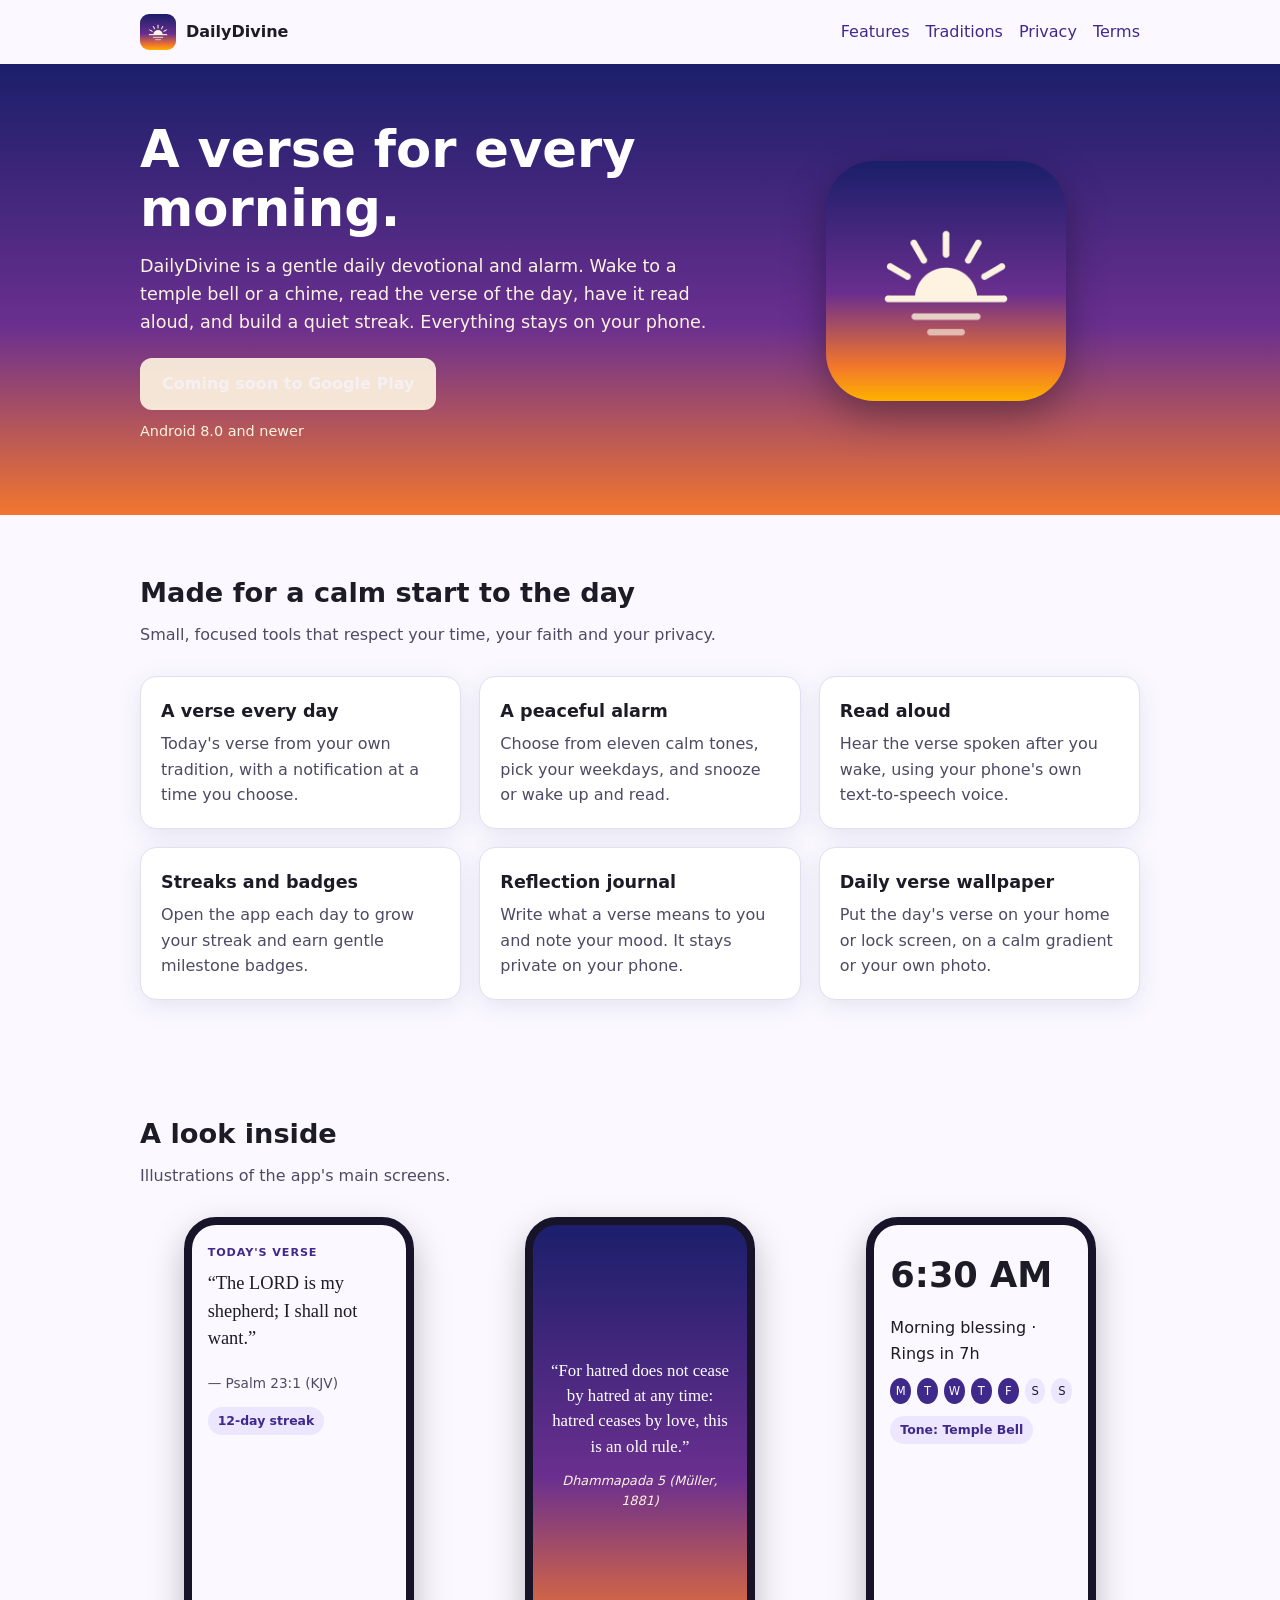
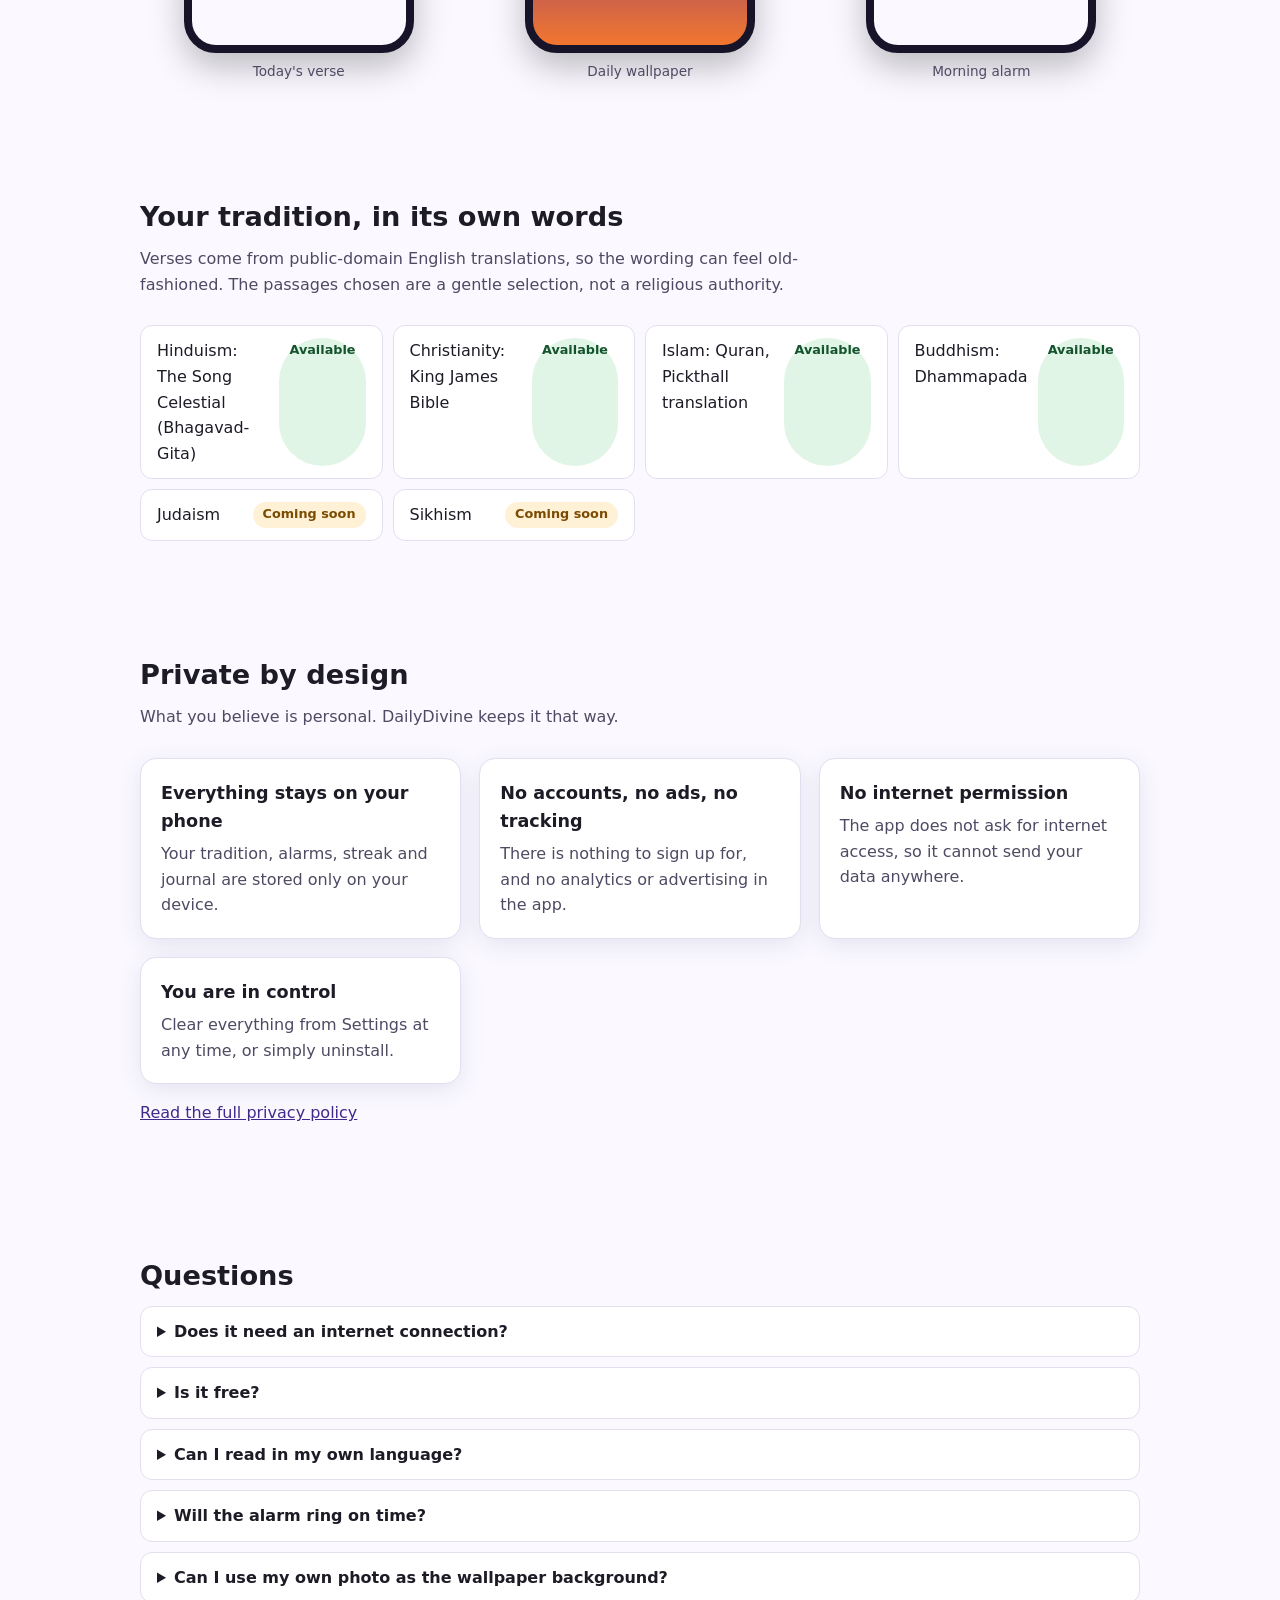
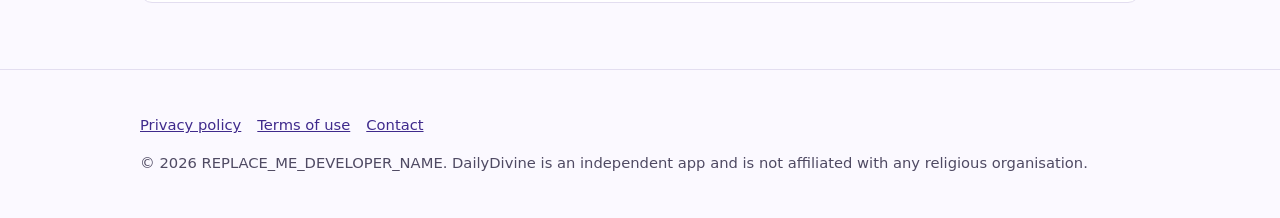
==== docs/index.html @ ab256c17 "feat: Play Store release pipeline (signed AAB, target API 36), privacy policy, landing page, About s" ====
<!doctype html>
<html lang="en">
<head>
<meta charset="utf-8">
<meta name="viewport" content="width=device-width, initial-scale=1">
<title>DailyDivine: a verse and a gentle alarm for every morning</title>
<meta name="description" content="DailyDivine is a private daily devotional and alarm for Hinduism, Christianity, Islam and Buddhism. A verse each day, a peaceful wake-up, streaks, a reflection journal and a daily verse wallpaper. No ads, no accounts, everything stays on your phone.">
<meta name="theme-color" content="#1b1f6b">
<link rel="icon" type="image/png" href="assets/favicon-64.png">
<link rel="stylesheet" href="style.css">
<meta property="og:title" content="DailyDivine: a verse for every morning">
<meta property="og:description" content="A private daily devotional and alarm. No ads, no accounts, everything stays on your phone.">
<meta property="og:type" content="website">
<meta property="og:image" content="assets/og-image.png">
<meta name="twitter:card" content="summary_large_image">
</head>
<body>
<a class="skip" href="#main">Skip to content</a>
<div class="wrap">
  <header class="site">
    <a class="brand" href="./"><img src="assets/icon-512.png" alt="" width="36" height="36"> DailyDivine</a>
    <nav aria-label="Main"><a href="#features">Features</a><a href="#traditions">Traditions</a><a href="privacy.html">Privacy</a><a href="terms.html">Terms</a></nav>
  </header>
</div>
<main id="main">
<div class="hero"><div class="wrap">
  <div>
    <h1>A verse for every morning.</h1>
    <p>DailyDivine is a gentle daily devotional and alarm. Wake to a temple bell or a chime, read the verse of the day, have it read aloud, and build a quiet streak. Everything stays on your phone.</p>
    <!--PLAY_BUTTON_START--><a class="btn" href="#get" aria-disabled="true">Coming soon to Google Play</a><span class="badge-note">Android 8.0 and newer</span><!--PLAY_BUTTON_END-->
  </div>
  <img class="hero-icon" src="assets/icon-512.png" alt="DailyDivine app icon: a sun rising over still water" width="240" height="240">
</div></div>

<section id="features"><div class="wrap">
  <h2>Made for a calm start to the day</h2>
  <p class="lead">Small, focused tools that respect your time, your faith and your privacy.</p>
  <div class="grid">
    <div class="card"><h3>A verse every day</h3><p>Today's verse from your own tradition, with a notification at a time you choose.</p></div>
    <div class="card"><h3>A peaceful alarm</h3><p>Choose from eleven calm tones, pick your weekdays, and snooze or wake up and read.</p></div>
    <div class="card"><h3>Read aloud</h3><p>Hear the verse spoken after you wake, using your phone's own text-to-speech voice.</p></div>
    <div class="card"><h3>Streaks and badges</h3><p>Open the app each day to grow your streak and earn gentle milestone badges.</p></div>
    <div class="card"><h3>Reflection journal</h3><p>Write what a verse means to you and note your mood. It stays private on your phone.</p></div>
    <div class="card"><h3>Daily verse wallpaper</h3><p>Put the day's verse on your home or lock screen, on a calm gradient or your own photo.</p></div>
  </div>
</div></section>

<section id="screens" aria-labelledby="screens-h"><div class="wrap">
  <h2 id="screens-h">A look inside</h2>
  <p class="lead">Illustrations of the app's main screens.</p>
  <div class="phones">
    <figure style="margin:0"><div class="phone"><div class="screen s-verse"><span class="k">TODAY'S VERSE</span><blockquote>&ldquo;The LORD is my shepherd; I shall not want.&rdquo;</blockquote><span class="cap" style="text-align:left;color:#4f4a63">&mdash; Psalm 23:1 (KJV)</span><span class="chip">12-day streak</span></div></div><figcaption class="cap">Today's verse</figcaption></figure>
    <figure style="margin:0"><div class="phone"><div class="screen s-wall"><blockquote>&ldquo;For hatred does not cease by hatred at any time: hatred ceases by love, this is an old rule.&rdquo;</blockquote><cite>Dhammapada 5 (M&uuml;ller, 1881)</cite></div></div><figcaption class="cap">Daily wallpaper</figcaption></figure>
    <figure style="margin:0"><div class="phone"><div class="screen s-alarm"><span class="time">6:30 AM</span><span>Morning blessing &middot; Rings in 7h</span><div class="days" aria-hidden="true"><span class="on">M</span><span class="on">T</span><span class="on">W</span><span class="on">T</span><span class="on">F</span><span>S</span><span>S</span></div><span class="chip">Tone: Temple Bell</span></div></div><figcaption class="cap">Morning alarm</figcaption></figure>
  </div>
</div></section>

<section id="traditions"><div class="wrap">
  <h2>Your tradition, in its own words</h2>
  <p class="lead">Verses come from public-domain English translations, so the wording can feel old-fashioned. The passages chosen are a gentle selection, not a religious authority.</p>
  <ul class="trad">
    <li>Hinduism: The Song Celestial (Bhagavad-Gita) <span class="tag">Available</span></li>
    <li>Christianity: King James Bible <span class="tag">Available</span></li>
    <li>Islam: Quran, Pickthall translation <span class="tag">Available</span></li>
    <li>Buddhism: Dhammapada <span class="tag">Available</span></li>
    <li>Judaism <span class="tag soon">Coming soon</span></li>
    <li>Sikhism <span class="tag soon">Coming soon</span></li>
  </ul>
</div></section>

<section id="privacy"><div class="wrap">
  <h2>Private by design</h2>
  <p class="lead">What you believe is personal. DailyDivine keeps it that way.</p>
  <div class="grid">
    <div class="card"><h3>Everything stays on your phone</h3><p>Your tradition, alarms, streak and journal are stored only on your device.</p></div>
    <div class="card"><h3>No accounts, no ads, no tracking</h3><p>There is nothing to sign up for, and no analytics or advertising in the app.</p></div>
    <div class="card"><h3>No internet permission</h3><p>The app does not ask for internet access, so it cannot send your data anywhere.</p></div>
    <div class="card"><h3>You are in control</h3><p>Clear everything from Settings at any time, or simply uninstall.</p></div>
  </div>
  <p><a href="privacy.html">Read the full privacy policy</a></p>
</div></section>

<section id="faq"><div class="wrap">
  <h2>Questions</h2>
  <details><summary>Does it need an internet connection?</summary><p>No. Verses, alarms and the wallpaper all work offline.</p></details>
  <details><summary>Is it free?</summary><p>DailyDivine is free to download and has no ads.</p></details>
  <details><summary>Can I read in my own language?</summary><p>The verses are currently in English only. More languages are planned.</p></details>
  <details><summary>Will the alarm ring on time?</summary><p>It uses Android's alarm-clock scheduling, which is built for this. Some phones restrict background apps, so the app shows a tip where it helps. Please do not rely on any phone app alone for something critical.</p></details>
  <details><summary>Can I use my own photo as the wallpaper background?</summary><p>Yes. You choose a photo with Android's photo picker, and the app only ever sees that one photo. It replaces your wallpaper once a day with the day's verse, and you can turn it off at any time.</p></details>
</div></section>
</main>
<footer><div class="wrap">
  <p><a href="privacy.html">Privacy policy</a><a href="terms.html">Terms of use</a><a href="mailto:REPLACE_ME_EMAIL">Contact</a></p>
  <p>&copy; 2026 REPLACE_ME_DEVELOPER_NAME. DailyDivine is an independent app and is not affiliated with any religious organisation.</p>
</div></footer>
</body>
</html>
---- docs/style.css ----
:root{
  --indigo:#1b1f6b; --violet:#6a2f8f; --amber:#ffb300; --accent:#3f2a8c; --accent-contrast:#ffffff;
  --bg:#fbf9ff; --surface:#ffffff; --text:#1d1b26; --muted:#4f4a63; --border:#e3def0;
  --shadow:0 6px 24px rgba(27,31,107,.10);
}
@media (prefers-color-scheme:dark){
  :root{ --accent:#c7b8ff; --accent-contrast:#1b1233; --bg:#14121c; --surface:#1e1b2b; --text:#efecf8; --muted:#bdb7d1; --border:#332f47; --shadow:none; }
}
*{box-sizing:border-box}
html{scroll-behavior:smooth}
body{margin:0;font-family:system-ui,-apple-system,"Segoe UI",Roboto,"Helvetica Neue",Arial,sans-serif;line-height:1.6;color:var(--text);background:var(--bg)}
a{color:var(--accent)} a:focus-visible,button:focus-visible,summary:focus-visible{outline:3px solid var(--amber);outline-offset:2px;border-radius:4px}
.wrap{max-width:1040px;margin:0 auto;padding:0 20px}
.skip{position:absolute;left:-999px;top:0;background:var(--accent);color:var(--accent-contrast);padding:8px 12px;z-index:10}.skip:focus{left:8px}
header.site{display:flex;align-items:center;justify-content:space-between;gap:12px;padding:14px 0;flex-wrap:wrap}
.brand{display:flex;align-items:center;gap:10px;font-weight:700;color:var(--text);text-decoration:none}
.brand img{width:36px;height:36px;border-radius:9px}
nav a{margin-left:16px;text-decoration:none;font-weight:500}
.hero{background:linear-gradient(180deg,#1b1f6b 0%,#6a2f8f 58%,#f2762e 100%);color:#fff;padding:56px 0 72px}
.hero .wrap{display:grid;gap:32px;grid-template-columns:1.2fr .8fr;align-items:center}
.hero h1{font-size:clamp(2rem,5vw,3.2rem);line-height:1.15;margin:0 0 14px}
.hero p{font-size:1.1rem;max-width:34em;margin:0 0 22px;color:#fdf3e0}
.hero a{color:#fff}
.btn{display:inline-block;background:#fdf3e0;color:#1b1f6b;font-weight:700;padding:13px 22px;border-radius:12px;text-decoration:none}
.btn[aria-disabled="true"]{opacity:.92;cursor:default}
.badge-note{display:block;margin-top:10px;font-size:.9rem;color:#fdf3e0}
.hero-icon{justify-self:center;width:min(240px,60vw);border-radius:48px;box-shadow:0 14px 40px rgba(0,0,0,.35)}
section{padding:56px 0} h2{font-size:1.7rem;margin:0 0 8px} .lead{color:var(--muted);margin:0 0 28px;max-width:44em}
.grid{display:grid;gap:18px;grid-template-columns:repeat(auto-fit,minmax(260px,1fr))}
.card{background:var(--surface);border:1px solid var(--border);border-radius:16px;padding:20px;box-shadow:var(--shadow)}
.card h3{margin:0 0 6px;font-size:1.1rem}.card p{margin:0;color:var(--muted)}
.phones{display:grid;gap:24px;grid-template-columns:repeat(auto-fit,minmax(220px,1fr));justify-items:center}
.phone{width:230px;border-radius:32px;border:8px solid #17142a;background:#17142a;overflow:hidden;box-shadow:0 14px 34px rgba(0,0,0,.25)}
.screen{min-height:420px;padding:22px 16px;display:flex;flex-direction:column;gap:12px}
.s-verse{background:#fbf9ff;color:#1d1b26}.s-verse .k{font:600 .7rem/1 system-ui;letter-spacing:.08em;color:#3f2a8c}
.s-verse blockquote{margin:0;font-family:Georgia,"Times New Roman",serif;font-size:1.15rem;line-height:1.5}
.chip{align-self:flex-start;background:#ece6ff;color:#3f2a8c;border-radius:999px;padding:4px 10px;font-size:.78rem;font-weight:600}
.s-wall{background:linear-gradient(180deg,#1b1f6b,#6a2f8f 60%,#f2762e);color:#fff;justify-content:center;text-align:center}
.s-wall blockquote{margin:0;font-family:Georgia,serif;font-size:1.05rem;line-height:1.5}.s-wall cite{font-size:.8rem;color:#fdf3e0}
.s-alarm{background:#fbf9ff;color:#1d1b26}.time{font-size:2.2rem;font-weight:700}
.days{display:flex;gap:6px}.days span{width:26px;height:26px;border-radius:50%;background:#ece6ff;color:#1d1b26;font-size:.72rem;display:grid;place-items:center}.days .on{background:#3f2a8c;color:#fff}
.cap{font-size:.85rem;color:var(--muted);text-align:center;margin-top:8px}
.trad{list-style:none;padding:0;margin:0;display:grid;gap:10px;grid-template-columns:repeat(auto-fit,minmax(240px,1fr))}
.trad li{background:var(--surface);border:1px solid var(--border);border-radius:12px;padding:12px 16px;display:flex;justify-content:space-between;gap:10px}
.tag{font-size:.8rem;font-weight:700;border-radius:999px;padding:2px 10px;background:#e1f5e6;color:#14532d}.tag.soon{background:#fff1d6;color:#7a4b00}
@media (prefers-color-scheme:dark){.tag{background:#17391f;color:#b7efc5}.tag.soon{background:#46330a;color:#ffe2a8}.chip,.days span{background:#2c2745}.s-verse,.s-alarm{background:#f4f1ff}}
details{background:var(--surface);border:1px solid var(--border);border-radius:12px;padding:12px 16px;margin-bottom:10px}summary{cursor:pointer;font-weight:600}details p{margin:10px 0 0;color:var(--muted)}
footer{border-top:1px solid var(--border);padding:28px 0;color:var(--muted);font-size:.92rem}footer a{margin-right:16px}
.doc{max-width:760px;margin:0 auto;padding:28px 20px 64px}.doc h1{font-size:2rem;margin:.2em 0}.doc h2{font-size:1.25rem;margin:1.8em 0 .4em}
.doc table{border-collapse:collapse;width:100%;margin:12px 0}.doc th,.doc td{border:1px solid var(--border);padding:8px 10px;text-align:left;vertical-align:top}.doc th{background:var(--surface)}
.summary{background:var(--surface);border:1px solid var(--border);border-left:6px solid var(--accent);border-radius:12px;padding:14px 18px}
@media (max-width:760px){.hero .wrap{grid-template-columns:1fr}.hero-icon{order:-1;width:120px;border-radius:28px}nav a{margin:0 14px 0 0}}
@media (prefers-reduced-motion:reduce){html{scroll-behavior:auto}}
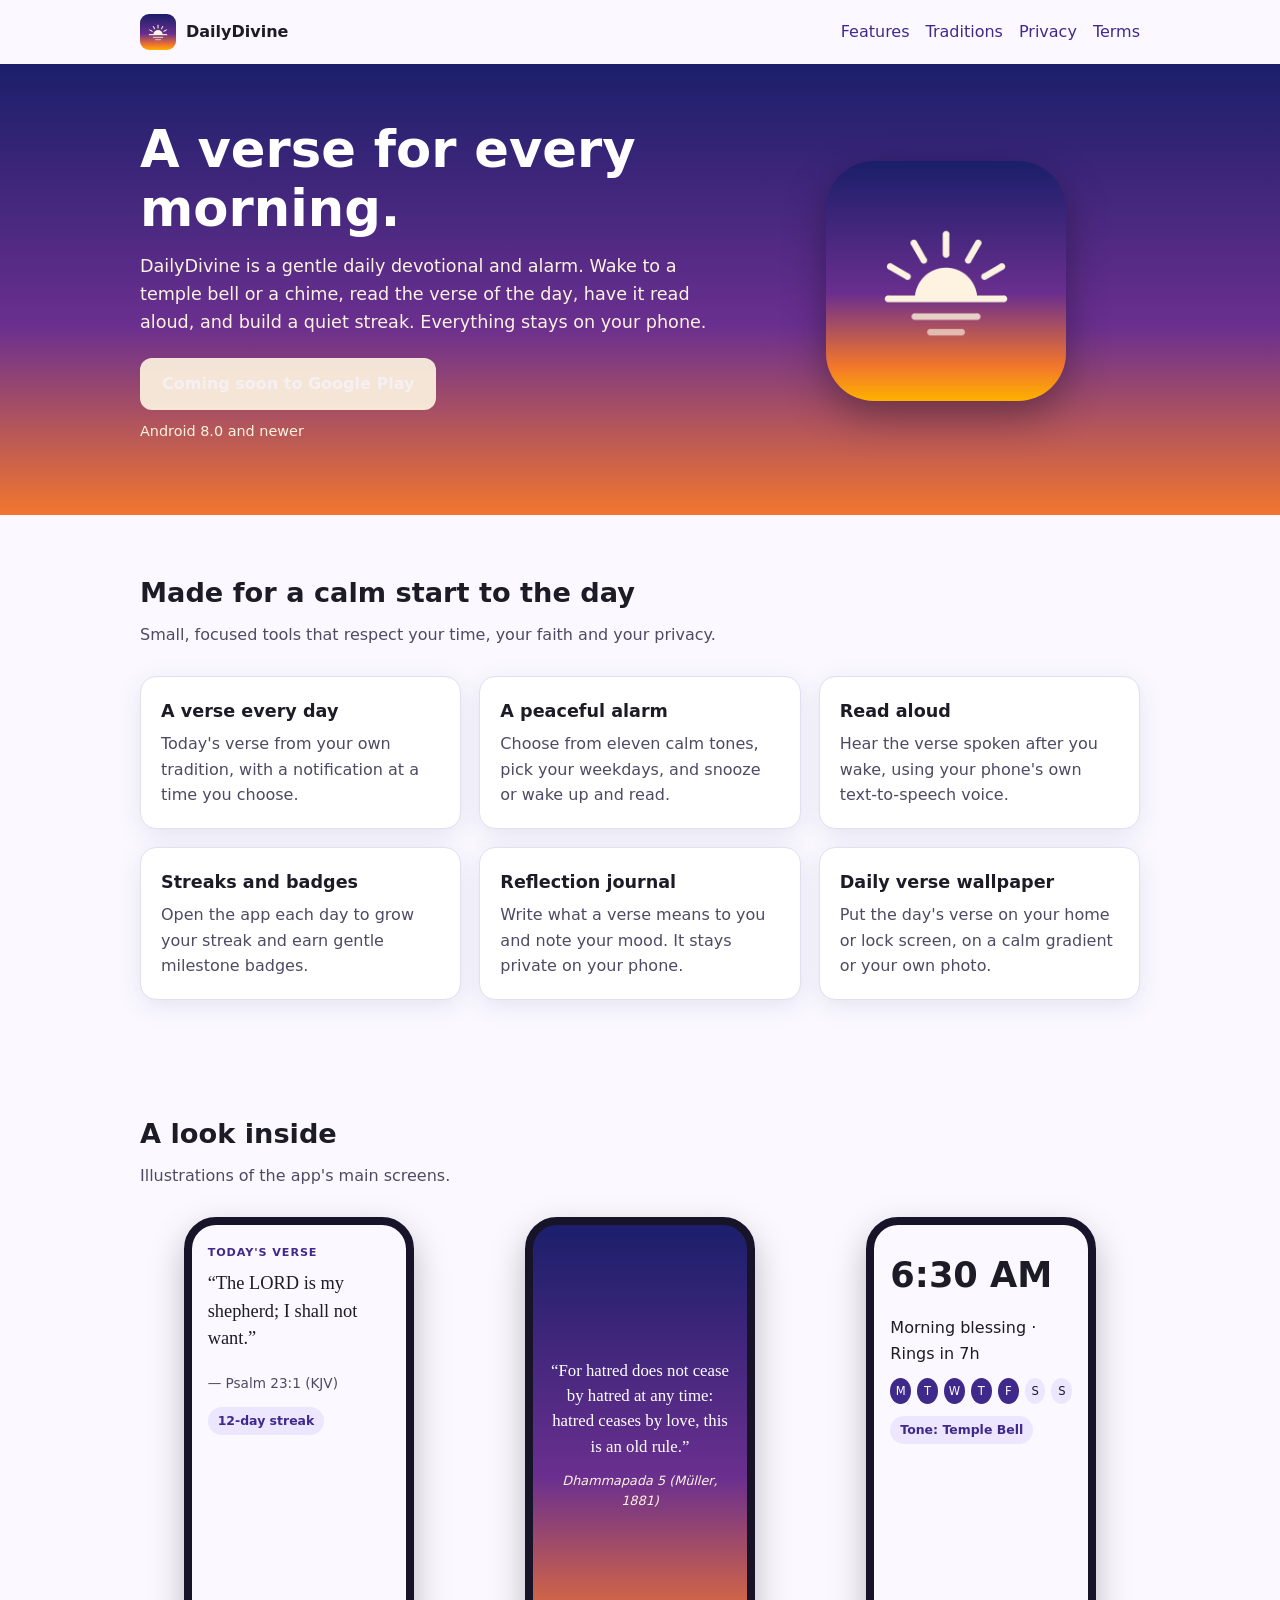
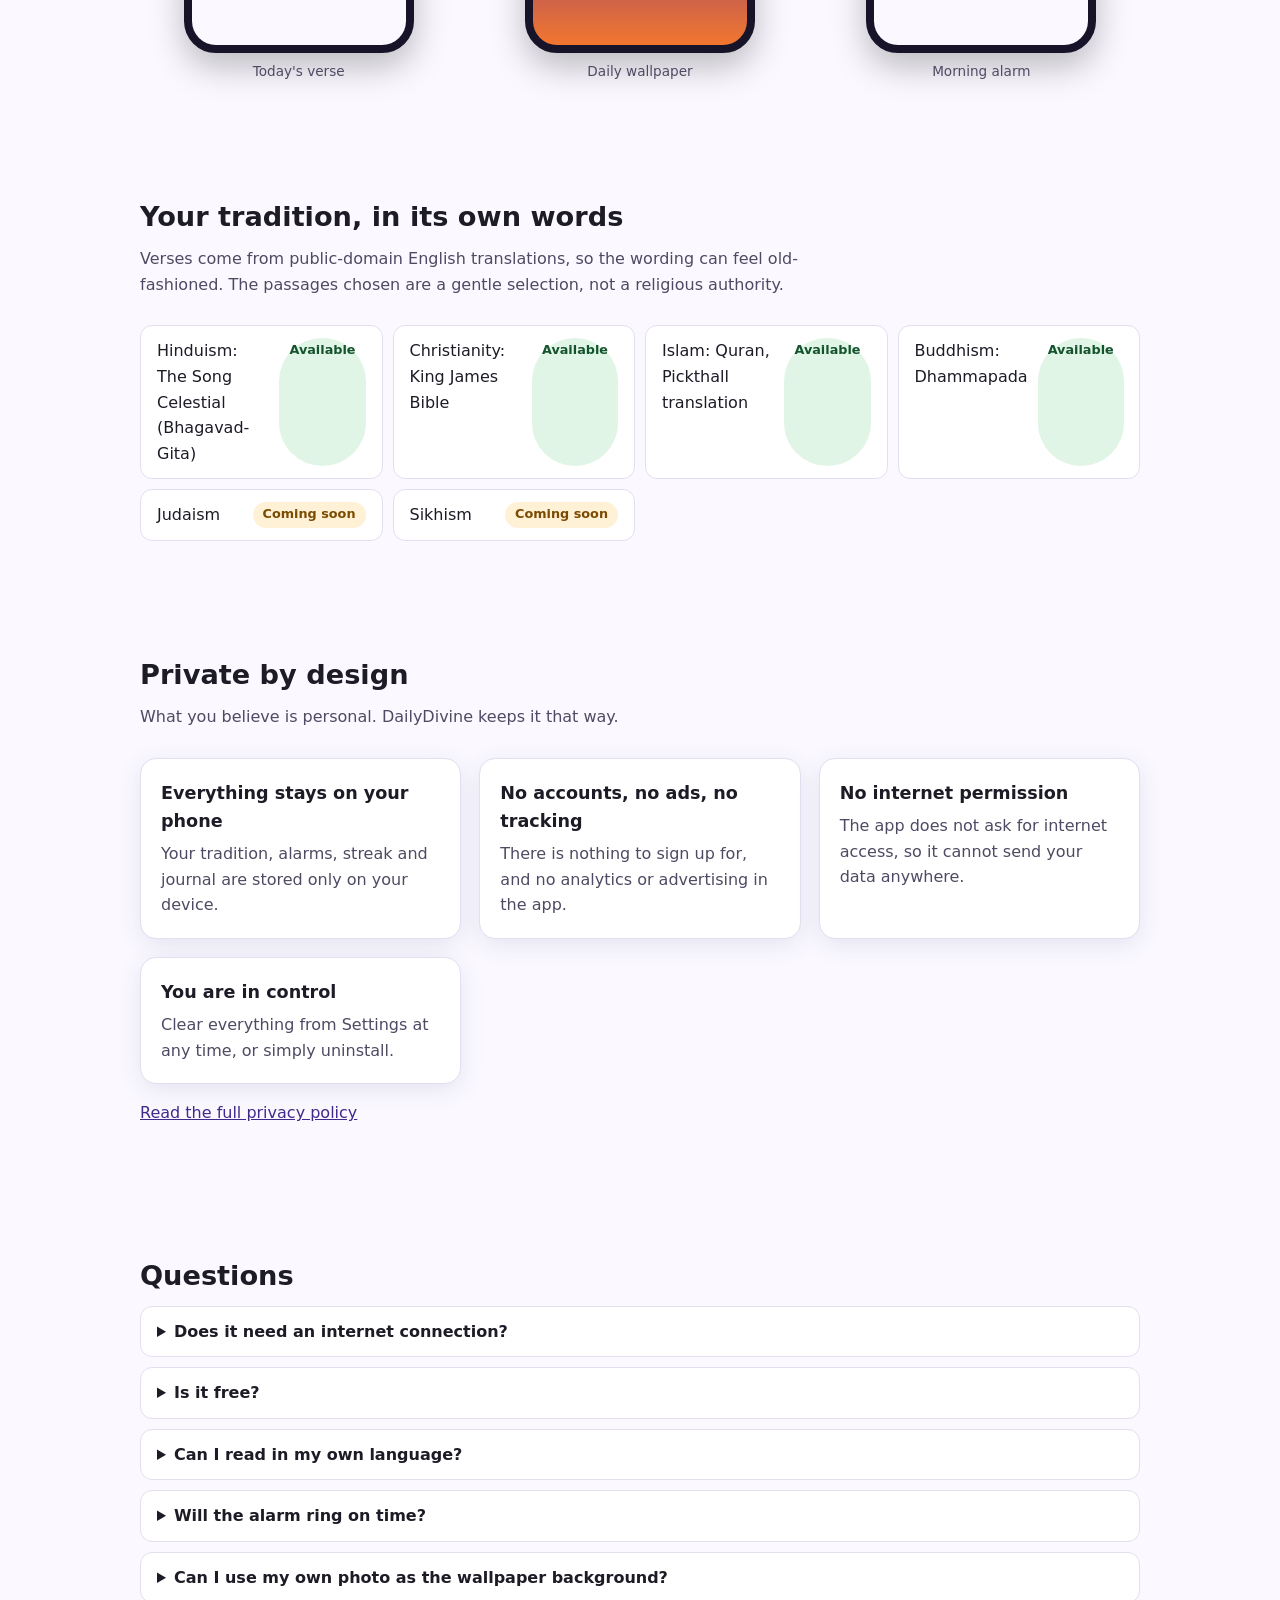
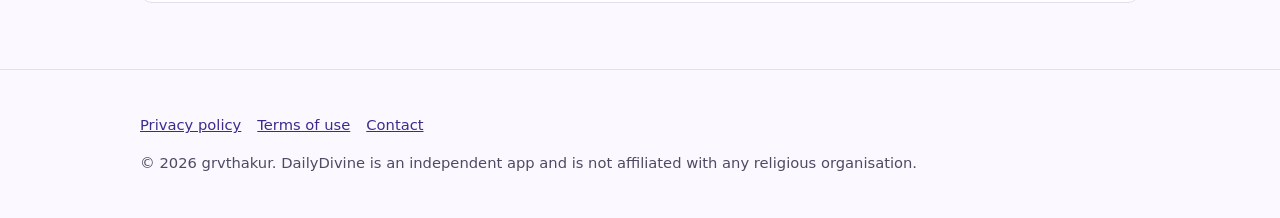
==== commit 8393f4b2: "Create signing key" ====
--- a/docs/index.html
+++ b/docs/index.html
@@ -90,8 +90,8 @@
 </div></section>
 </main>
 <footer><div class="wrap">
-  <p><a href="privacy.html">Privacy policy</a><a href="terms.html">Terms of use</a><a href="mailto:REPLACE_ME_EMAIL">Contact</a></p>
-  <p>&copy; 2026 REPLACE_ME_DEVELOPER_NAME. DailyDivine is an independent app and is not affiliated with any religious organisation.</p>
+  <p><a href="privacy.html">Privacy policy</a><a href="terms.html">Terms of use</a><a href="mailto:gaurav954624@gmail.com">Contact</a></p>
+  <p>&copy; 2026 grvthakur. DailyDivine is an independent app and is not affiliated with any religious organisation.</p>
 </div></footer>
 </body>
 </html>
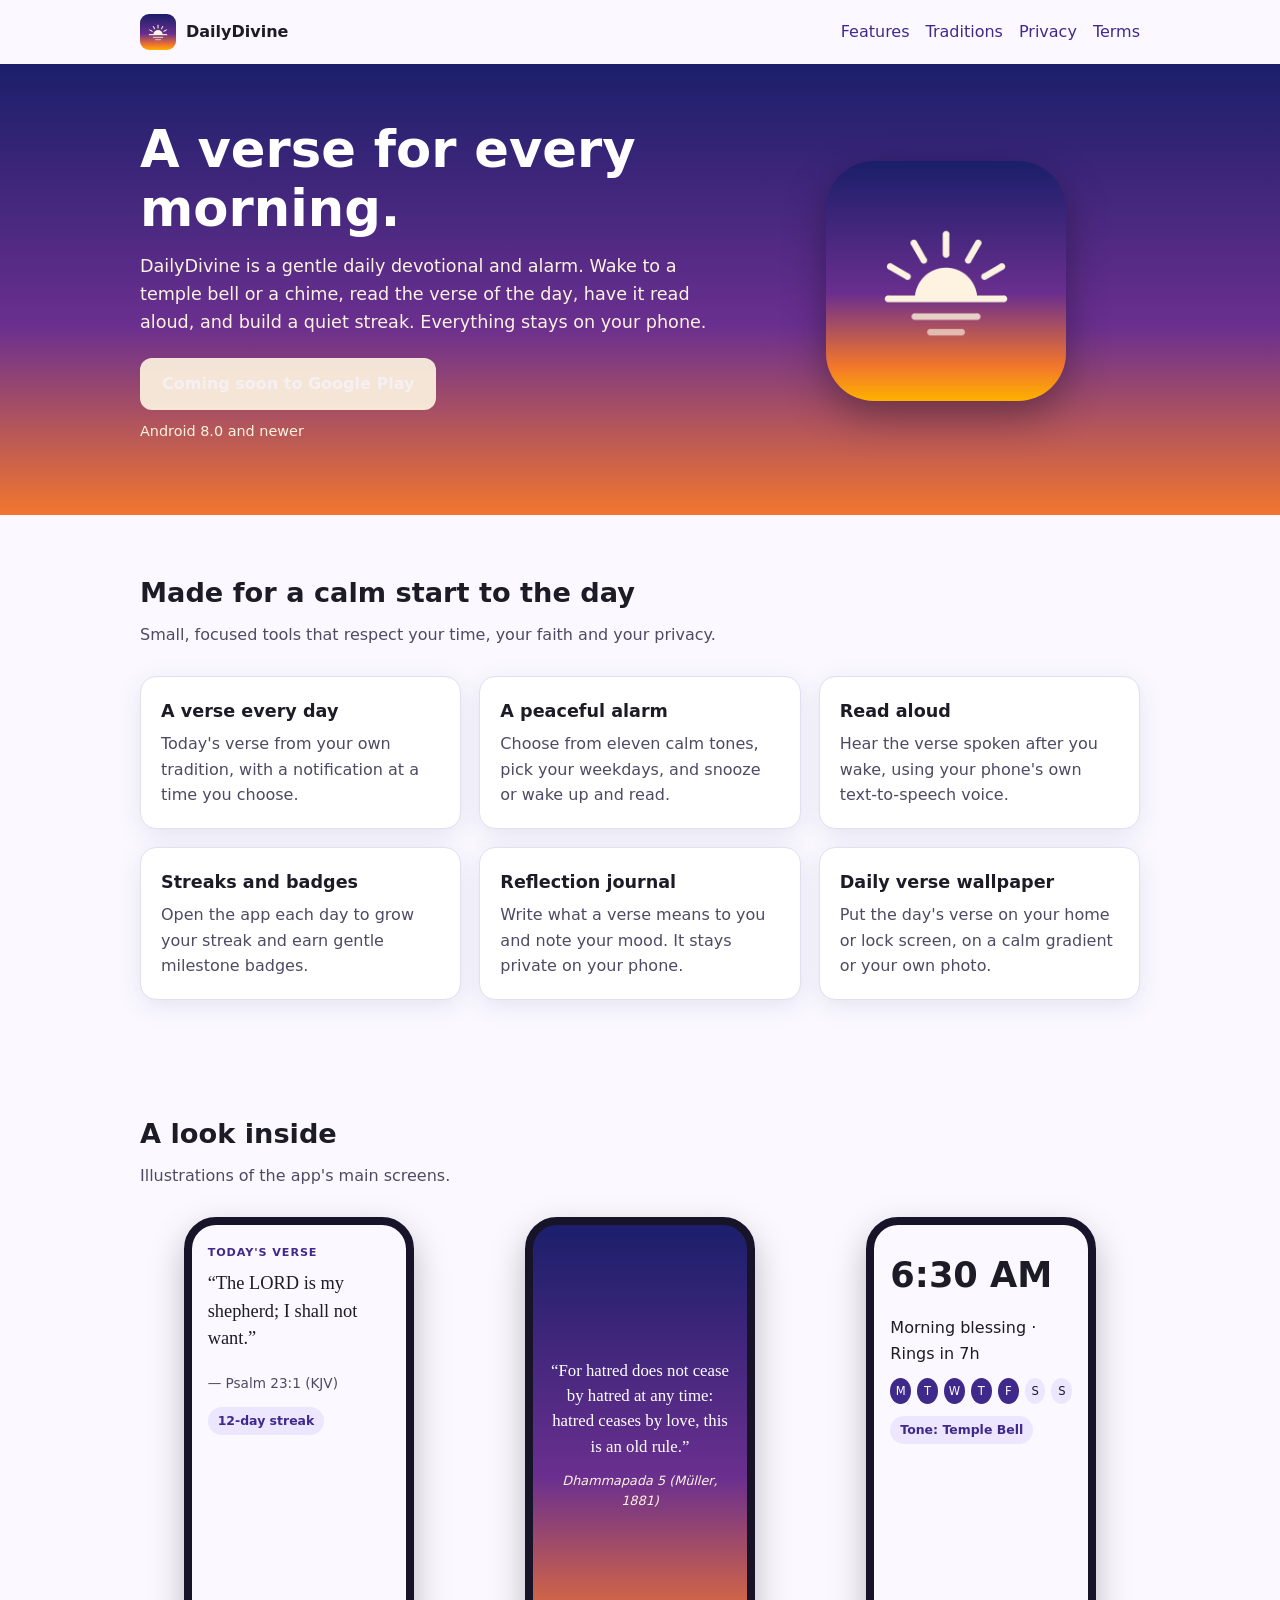
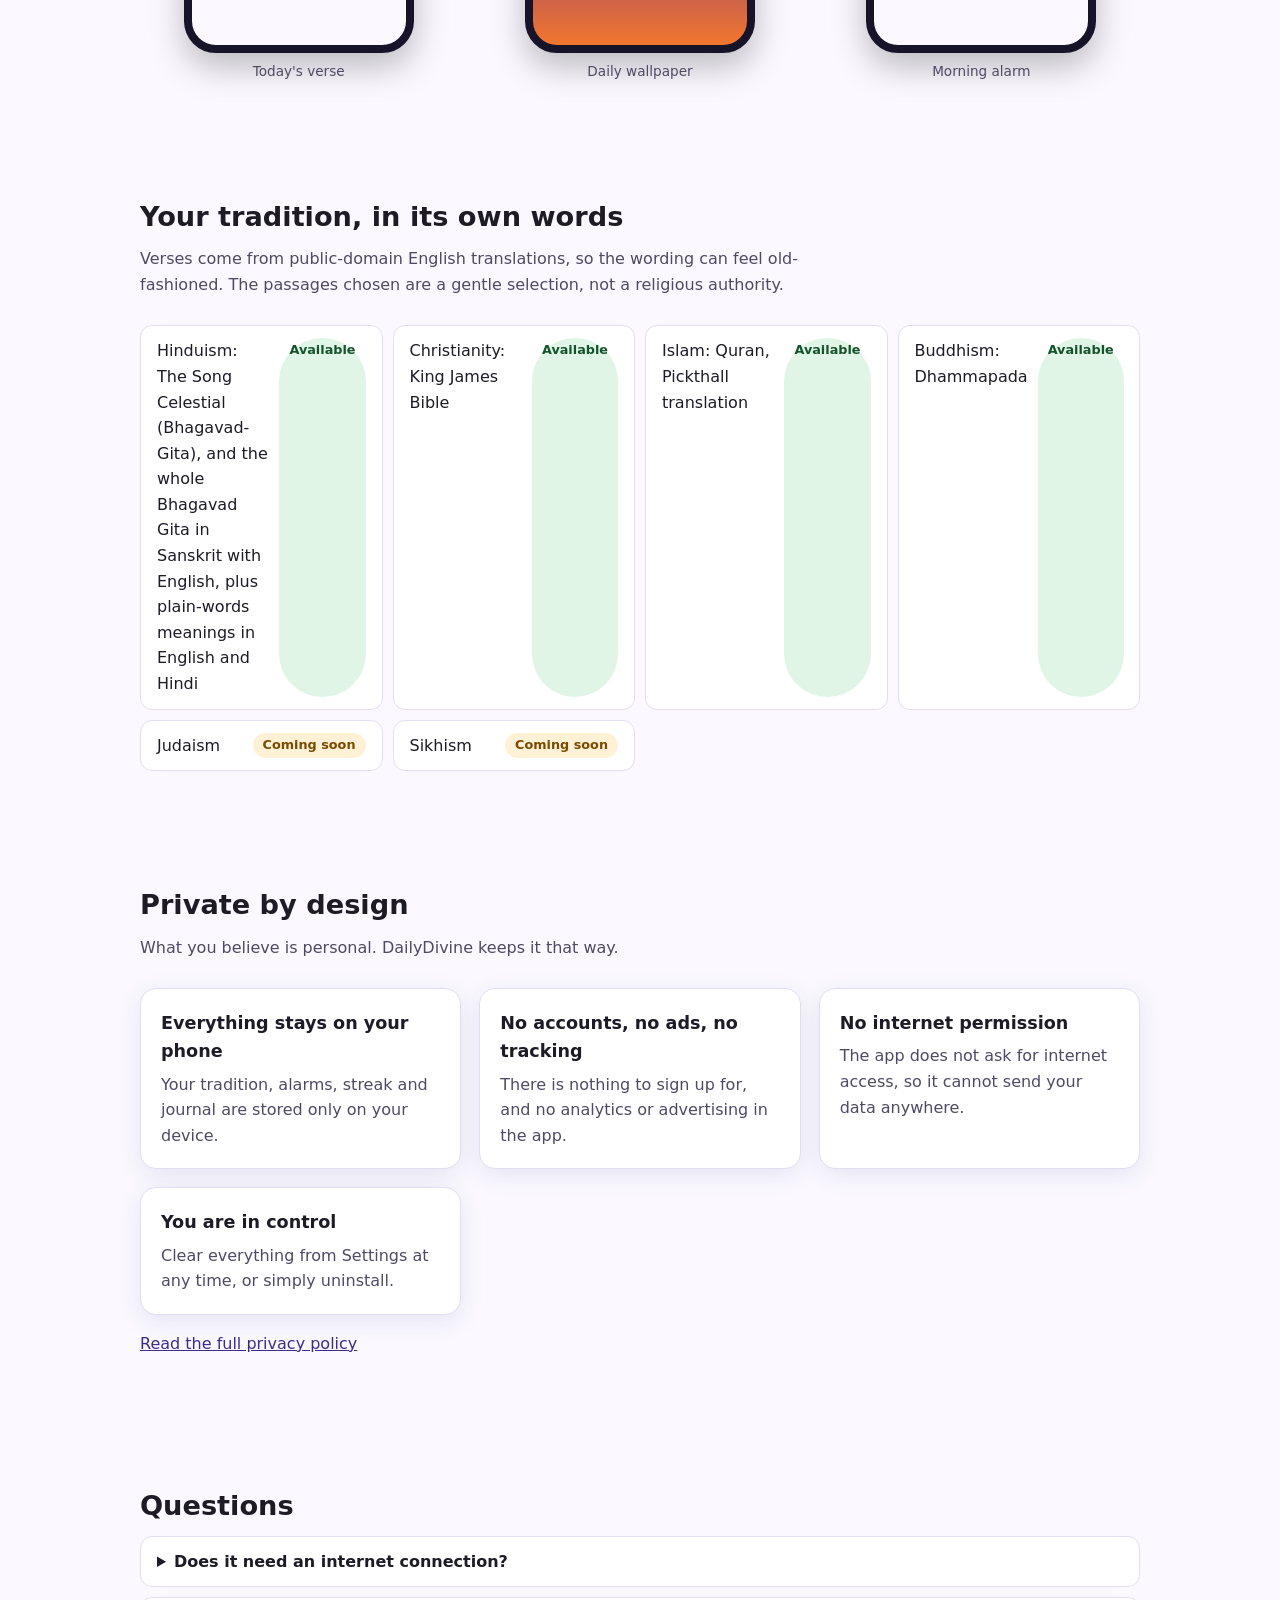
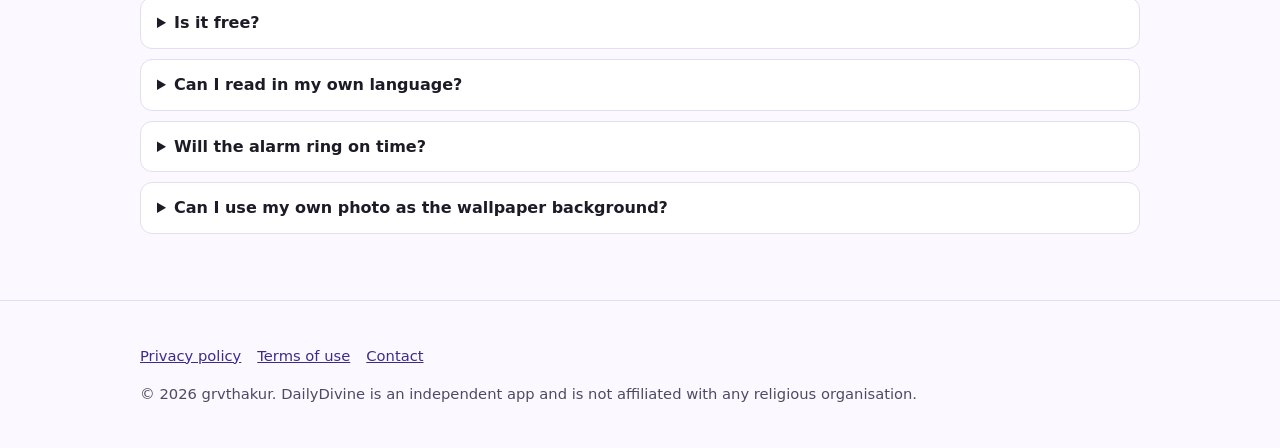
==== commit 1bf67387: "Round AI: Bhagavad Gita reader (18 chapters, Sanskrit + Besant English + own meanings)" ====
--- a/docs/index.html
+++ b/docs/index.html
@@ -59,7 +59,7 @@
   <h2>Your tradition, in its own words</h2>
   <p class="lead">Verses come from public-domain English translations, so the wording can feel old-fashioned. The passages chosen are a gentle selection, not a religious authority.</p>
   <ul class="trad">
-    <li>Hinduism: The Song Celestial (Bhagavad-Gita) <span class="tag">Available</span></li>
+    <li>Hinduism: The Song Celestial (Bhagavad-Gita), and the whole Bhagavad Gita in Sanskrit with English, plus plain-words meanings in English and Hindi <span class="tag">Available</span></li>
     <li>Christianity: King James Bible <span class="tag">Available</span></li>
     <li>Islam: Quran, Pickthall translation <span class="tag">Available</span></li>
     <li>Buddhism: Dhammapada <span class="tag">Available</span></li>
@@ -84,7 +84,7 @@
   <h2>Questions</h2>
   <details><summary>Does it need an internet connection?</summary><p>No. Verses, alarms and the wallpaper all work offline.</p></details>
   <details><summary>Is it free?</summary><p>DailyDivine is free to download and has no ads.</p></details>
-  <details><summary>Can I read in my own language?</summary><p>The verses are currently in English only. More languages are planned.</p></details>
+  <details><summary>Can I read in my own language?</summary><p>The app, its menus and almost all verses are in English. The Bhagavad Gita verses also appear in Sanskrit, and you can choose Hindi meanings for some of them in Settings. More languages for the verses are planned.</p></details>
   <details><summary>Will the alarm ring on time?</summary><p>It uses Android's alarm-clock scheduling, which is built for this. Some phones restrict background apps, so the app shows a tip where it helps. Please do not rely on any phone app alone for something critical.</p></details>
   <details><summary>Can I use my own photo as the wallpaper background?</summary><p>Yes. You choose a photo with Android's photo picker, and the app only ever sees that one photo. It replaces your wallpaper once a day with the day's verse, and you can turn it off at any time.</p></details>
 </div></section>
